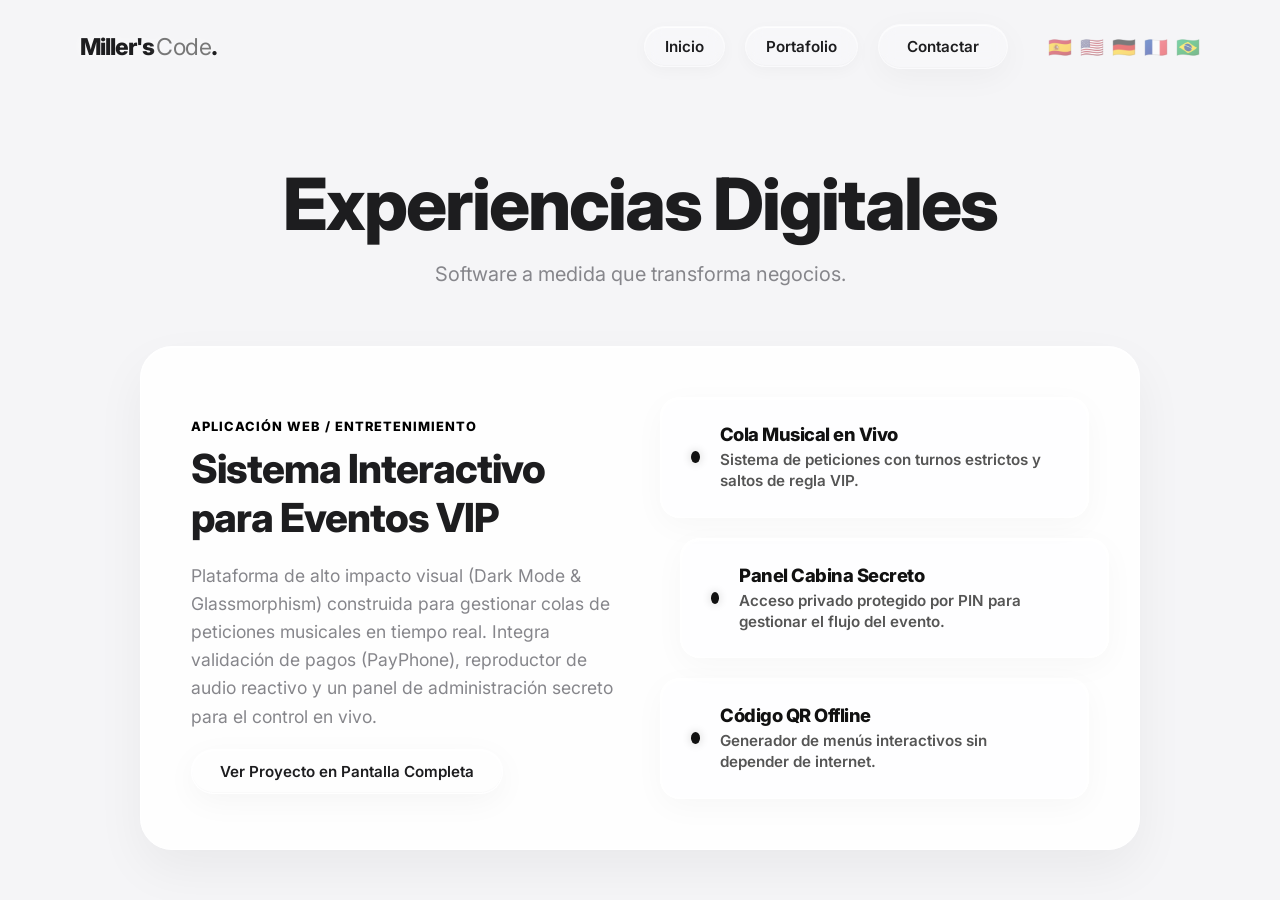
==== portafolio.html @ 406aac7e "revert: Restaurar seccion comparativa y textos originales (Experiencias Digitales) en portafolio" ====
﻿<!DOCTYPE html>
<html lang="es">
<head>
  <meta charset="UTF-8">
  <meta name="viewport" content="width=device-width, initial-scale=1.0">
  <title>Miller's Code - Portafolio</title>
  
  <link rel="preconnect" href="https://fonts.googleapis.com">
  <link rel="preconnect" href="https://fonts.gstatic.com" crossorigin>
  <link href="https://fonts.googleapis.com/css2?family=Inter:wght@400;600;800&display=swap" rel="stylesheet">
  
  <link rel="stylesheet" href="css/main.css">
  <link rel="stylesheet" href="css/portfolio.css">
  <script src="js/i18n.js"></script>
</head>
<body>

  <!-- Reutilizamos el Canvas Interactivo -->
  <canvas id="interactive-canvas"></canvas>

  <!-- Navegación -->
  <header class="minimal-nav">
    <div class="nav-container">
      <a href="index.html" class="brand-logo" style="text-decoration: none;">
        Miller's<span class="brand-accent">Code</span><span class="brand-dot">.</span>
      </a>
      <nav class="nav-links">
        <a href="index.html" class="liquid-link" data-i18n="nav_home">Inicio</a>
        <a href="portafolio.html" class="liquid-link" data-i18n="nav_portfolio">Portafolio</a>
        <a href="index.html#contacto" class="liquid-button" data-i18n="nav_contact">Contactar</a>

        <div class="lang-selector">
          <button onclick="window.changeLanguage('es')" data-lang="es" title="Español">🇪🇸</button>
          <button onclick="window.changeLanguage('en')" data-lang="en" title="English">🇺🇸</button>
          <button onclick="window.changeLanguage('de')" data-lang="de" title="Deutsch">🇩🇪</button>
          <button onclick="window.changeLanguage('fr')" data-lang="fr" title="Français">🇫🇷</button>
          <button onclick="window.changeLanguage('pt')" data-lang="pt" title="Português">🇧🇷</button>
        </div>
      </nav>
    </div>
  </header>

  <!-- CONTENEDOR DE SCROLL (MÁSCARA DE DESVANECIMIENTO) -->
  <main class="page-scroll-container">
    <!-- Sección Principal: El Portafolio (Vitrina) -->
    <section class="showcase-section" style="padding: 160px 40px 60px; max-width: 1200px; margin: 0 auto; position: relative; z-index: 10;">
      <div style="text-align: center; margin-bottom: 60px;">
        <h1 style="font-size: clamp(3rem, 7vw, 4.5rem); font-weight: 800; letter-spacing: -2px; margin-bottom: 15px;" data-i18n="port_title">Experiencias Digitales</h1>
        <p style="color: var(--text-gray); font-size: 1.25rem;" data-i18n="port_desc">Software a medida que transforma negocios.</p>
      </div>

      <!-- Proyecto 1 (DJ Web App) -->
      <div class="project-card" style="background: rgba(255, 255, 255, 0.85); border: 1px solid rgba(255, 255, 255, 1); border-radius: 32px; padding: 50px; box-shadow: 0 20px 50px rgba(0, 0, 0, 0.05), inset 0 1px 1px rgba(255, 255, 255, 0.9); display: flex; gap: 40px; align-items: center; flex-wrap: wrap;">
        
        <div style="flex: 1; min-width: 300px;">
          <span class="card-tag tag-premium" style="margin-bottom: 10px;" data-i18n="port_p1_tag">Aplicación Web / Entretenimiento</span>
          <h2 style="font-size: 2.5rem; font-weight: 800; margin-bottom: 20px; letter-spacing: -1px;" data-i18n="port_p1_title">Sistema Interactivo <br>para Eventos VIP</h2>
          <p style="color: var(--text-gray); font-size: 1.1rem; line-height: 1.6; margin-bottom: 30px;" data-i18n="port_p1_desc">
            Plataforma de alto impacto visual (Dark Mode & Glassmorphism) construida para gestionar colas de peticiones musicales en tiempo real. Integra validación de pagos (PayPhone), reproductor de audio reactivo y un panel de administración secreto para el control en vivo.
          </p>
          <a href="https://dj-boris-30w1igtde-tmks.vercel.app/" target="_blank" class="liquid-button" data-i18n="port_btn">Ver Proyecto en Pantalla Completa</a>
        </div>

        <!-- Detalles Técnicos Premium (Sin foto) -->
        <div style="flex: 1; min-width: 300px; display: flex; flex-direction: column; justify-content: center; gap: 20px;">
          
          <!-- Insignia 1 -->
          <div class="tech-badge" style="background: rgba(255,255,255,0.4); border: 1px solid rgba(255,255,255,0.7); border-radius: 20px; padding: 25px 30px; box-shadow: 0 8px 32px rgba(0,0,0,0.03), inset 0 1px 1px rgba(255,255,255,1); display: flex; align-items: center; gap: 20px; transition: transform 0.3s;">
            <div style="width: 12px; height: 12px; border-radius: 50%; background: #111; box-shadow: 0 0 10px rgba(0,0,0,0.2);"></div>
            <div>
              <h4 style="font-size: 1.15rem; font-weight: 800; color: #111; margin-bottom: 4px; letter-spacing: -0.5px;" data-i18n="port_p1_f1_title">Cola Musical en Vivo</h4>
              <p style="font-size: 0.95rem; color: #555; line-height: 1.4;" data-i18n="port_p1_f1_desc">Sistema de peticiones con turnos estrictos y saltos de regla VIP.</p>
            </div>
          </div>

          <!-- Insignia 2 (Desplazada para diseño asimétrico elegante) -->
          <div class="tech-badge" style="background: rgba(255,255,255,0.4); border: 1px solid rgba(255,255,255,0.7); border-radius: 20px; padding: 25px 30px; box-shadow: 0 8px 32px rgba(0,0,0,0.03), inset 0 1px 1px rgba(255,255,255,1); display: flex; align-items: center; gap: 20px;  transition: transform 0.3s; transform: translateX(20px);">
            <div style="width: 12px; height: 12px; border-radius: 50%; background: #111; box-shadow: 0 0 10px rgba(0,0,0,0.2);"></div>
            <div>
              <h4 style="font-size: 1.15rem; font-weight: 800; color: #111; margin-bottom: 4px; letter-spacing: -0.5px;" data-i18n="port_p1_f2_title">Panel Cabina Secreto</h4>
              <p style="font-size: 0.95rem; color: #555; line-height: 1.4;" data-i18n="port_p1_f2_desc">Acceso privado protegido por PIN para gestionar el flujo del evento.</p>
            </div>
          </div>

          <!-- Insignia 3 -->
          <div class="tech-badge" style="background: rgba(255,255,255,0.4); border: 1px solid rgba(255,255,255,0.7); border-radius: 20px; padding: 25px 30px; box-shadow: 0 8px 32px rgba(0,0,0,0.03), inset 0 1px 1px rgba(255,255,255,1); display: flex; align-items: center; gap: 20px; transition: transform 0.3s;">
            <div style="width: 12px; height: 12px; border-radius: 50%; background: #111; box-shadow: 0 0 10px rgba(0,0,0,0.2);"></div>
            <div>
              <h4 style="font-size: 1.15rem; font-weight: 800; color: #111; margin-bottom: 4px; letter-spacing: -0.5px;" data-i18n="port_p1_f3_title">Código QR Offline</h4>
              <p style="font-size: 0.95rem; color: #555; line-height: 1.4;" data-i18n="port_p1_f3_desc">Generador de menús interactivos sin depender de internet.</p>
            </div>
          </div>

        </div>
      </div>
    </section>

    <!-- Sección de Comparación -->
    <section class="portfolio-section" style="padding: 100px 40px 100px; max-width: 1200px; margin: 0 auto; position: relative; z-index: 10; pointer-events: none;">
      <div class="portfolio-container" style="pointer-events: auto;">
        
        <div class="portfolio-header">
          <h2 style="font-size: clamp(2.5rem, 5vw, 3.5rem); font-weight: 800; letter-spacing: -1.5px;" data-i18n="comp_title">Diseño Común vs. <br>Desarrollo Interactivo</h2>
          <p data-i18n="comp_desc">No somos una fábrica de plantillas. Descubre por qué las marcas premium prefieren sistemas construidos a medida.</p>
        </div>

        <div class="comparison-grid">
          
          <!-- Tarjeta: Lo tradicional -->
          <div class="card-basic">
            <span class="card-tag tag-basic" data-i18n="comp_card1_tag">Web Tradicional</span>
            <h3 class="card-title" data-i18n="comp_card1_title">La página "folleto"</h3>
            <ul class="card-list">
              <li><span class="icon-x">×</span><span data-i18n="comp_card1_f1"><strong>Plantillas repetidas:</strong> Tu negocio se ve exactamente igual que el de tu competencia.</span></li>
              <li><span class="icon-x">×</span><span data-i18n="comp_card1_f2"><strong>Cero interactividad:</strong> El usuario entra, lee texto estático y se va a los 10 segundos.</span></li>
              <li><span class="icon-x">×</span><span data-i18n="comp_card1_f3"><strong>Alquiler eterno:</strong> Pagas mensualidades abusivas a plataformas (Shopify/Wix) por plugins básicos.</span></li>
              <li><span class="icon-x">×</span><span data-i18n="comp_card1_f4"><strong>Solo presencia:</strong> Funciona como una tarjeta de presentación que no genera interacción real.</span></li>
            </ul>
          </div>

          <!-- Tarjeta: Miller's Code -->
          <div class="card-premium">
            <span class="card-tag tag-premium" data-i18n="comp_card2_tag">El Estándar Miller's</span>
            <h3 class="card-title" data-i18n="comp_card2_title">Herramientas de Negocio</h3>
            <ul class="card-list">
              <li><span class="icon-check">✓</span><span data-i18n="comp_card2_f1"><strong>Código a medida:</strong> Interfaces únicas diseñadas para tu identidad visual.</span></li>
              <li><span class="icon-check">✓</span><span data-i18n="comp_card2_f2"><strong>Retención interactiva:</strong> Animaciones fluidas a 60 FPS y micro-interacciones que enamoran.</span></li>
              <li><span class="icon-check">✓</span><span data-i18n="comp_card2_f3"><strong>Propiedad 100%:</strong> Tú eres el dueño de tu código. Sin pagos mensuales forzosos.</span></li>
              <li><span class="icon-check">✓</span><span data-i18n="comp_card2_f4"><strong>Sistemas integrados:</strong> Pasarelas de pago, colas en vivo, paneles de control privados.</span></li>
            </ul>
          </div>

        </div>
      </div>
    </section>

    <!-- Footer -->
    <section id="contacto" class="section-contact">
      <div class="contact-container">
        <h2 class="contact-title" data-i18n="footer_title">¿Listo para evolucionar?</h2>
        <p class="contact-desc" data-i18n="footer_desc">
          Escríbenos directamente a WhatsApp. Te responderemos en minutos para agendar una consultoría técnica gratuita y analizar la viabilidad de tu proyecto.
        </p>
        <a href="https://wa.me/593978961548" target="_blank" class="liquid-button btn-whatsapp-light" data-i18n="footer_btn" data-wa="wa_footer">Chatear por WhatsApp</a>
      </div>
      
      <div class="contact-footer">
        <div class="font-weight-600 text-white">Miller's<span class="text-gray-500">Code.</span></div>
        <div data-i18n="footer_rights">© 2026. Todos los derechos reservados.</div>
        <div data-i18n="footer_location">Ecuador — Base de Operaciones</div>
      </div>
    </section>
  </main>

  <script src="js/main.js"></script>
</body>
</html>
---- css/main.css ----
﻿/* Eliminar el resaltado azul en botones y enlaces (Móvil y PC) */
a, button, input, select, textarea {
  -webkit-tap-highlight-color: transparent;
  outline: none;
}
a:focus, button:focus {
  outline: none;
}
/* =========================================
   MILLER'S CODE - APPLE VISION LIQUID GLASS
   ========================================= */

:root {
  /* Apple's signature off-white background */
  --bg-white: #f5f5f7; 
  --text-black: #1d1d1f;
  --text-gray: #86868b;
}

* {
  box-sizing: border-box;
  margin: 0;
  padding: 0;
  font-family: 'Inter', -apple-system, BlinkMacSystemFont, sans-serif;
  cursor: default;
}

body {
  background-color: var(--bg-white);
  color: var(--text-black);
  height: 100vh;
  overflow: hidden; /* Apagamos el scroll nativo */
  position: relative;
}

/* --- SCROLL ENMASCARADO (EL TRUCO DE MAGIA) --- */
.page-scroll-container {
  position: absolute;
  top: 0;
  left: 0;
  width: 100%;
  height: 100vh;
  overflow-y: auto;
  overflow-x: hidden;
  z-index: 10;
  -webkit-mask-image: linear-gradient(to bottom, transparent 0px, transparent 100px, black 150px, black 100%);
  mask-image: linear-gradient(to bottom, transparent 0px, transparent 100px, black 150px, black 100%);
  will-change: transform, scroll-position;
  transform: translateZ(0); /* Aceleración GPU para matar el lag */
}

/* --- CANVAS INTERACTIVO --- */
#interactive-canvas {
  position: fixed;
  top: 0;
  left: 0;
  width: 100vw;
  height: 100vh;
  z-index: 0; /* Sigue estando detrás de todo */
  pointer-events: none; 
}

/* --- NAVEGACIÓN --- */
.minimal-nav {
  position: fixed;
  top: 0; 
  width: 100%;
  padding: 24px 0;
  z-index: 100;
  background: transparent;
}

.nav-container {
  max-width: 1200px;
  margin: 0 auto;
  padding: 0 40px;
  display: flex;
  justify-content: space-between;
  align-items: center;
  position: relative;
  z-index: 10;
}

.brand-logo {
  font-size: 1.45rem;
  font-weight: 800;
  letter-spacing: -1px;
  color: var(--text-black);
  text-decoration: none;
  display: flex;
  align-items: center;
  
  /* Un ligerísimo resplandor blanco de fondo para que siempre se lea perfecto */
  text-shadow: 0 0 10px rgba(255, 255, 255, 0.8);
  transition: transform 0.3s ease;
}

.brand-logo:hover {
  transform: translateY(-1px);
}

.brand-accent {
  font-weight: 400; /* Letra delgada para crear contraste premium */
  color: #777;      /* Color gris suave */
  margin-left: 2px;
  letter-spacing: -0.5px;
}

.brand-dot {
  color: var(--text-black);
  font-weight: 800;
}

.nav-links {
  display: flex;
  align-items: center;
  gap: 20px;
}

/* --- APPLE VISION OS LIQUID GLASS EFFECT --- */

/* Links de navegación convertidos en botones Liquid Glass */
.liquid-link {
  text-decoration: none;
  color: var(--text-black);
  font-size: 0.95rem;
  font-weight: 600;
  padding: 10px 20px;
  border-radius: 30px;
  
  /* Efecto Liquid Glass idéntico al de los botones */
  background: rgba(255, 255, 255, 0.2);
  backdrop-filter: blur(8px) saturate(180%);
  -webkit-backdrop-filter: blur(8px) saturate(180%);
  border: 1px solid rgba(255, 255, 255, 0.4);
  
  box-shadow: 
    0 4px 15px rgba(0, 0, 0, 0.03),
    inset 0 1px 1px rgba(255, 255, 255, 0.9),
    inset 0 -1px 1px rgba(0, 0, 0, 0.02);
    
  transition: all 0.3s cubic-bezier(0.25, 1, 0.5, 1);
  position: relative;
  cursor: pointer;
}

.liquid-link:hover {
  transform: scale(1.02);
  background: rgba(255, 255, 255, 0.4);
  box-shadow: 
    0 8px 25px rgba(0, 0, 0, 0.05),
    inset 0 1px 1px rgba(255, 255, 255, 1),
    inset 0 -1px 1px rgba(0, 0, 0, 0.02);
}

.liquid-link:active {
  transform: scale(0.98);
  background: rgba(255, 255, 255, 0.15);
}

/* Botones Apple Liquid Glass */
.liquid-button {
  text-decoration: none;
  color: var(--text-black);
  font-size: 0.95rem;
  font-weight: 600;
  padding: 12px 28px;
  border-radius: 40px;
  
  /* Reducimos la opacidad para que pase más luz/contraste */
  background: rgba(255, 255, 255, 0.2);
  
  /* Reducimos el desenfoque de 24px a 8px. 
     Un blur de 24px difumina tanto un punto de 2px que lo vuelve invisible. 
     Con 8px, el punto negro sobrevive como una mancha de cristal */
  backdrop-filter: blur(8px) saturate(180%);
  -webkit-backdrop-filter: blur(8px) saturate(180%);
  
  border: 1px solid rgba(255, 255, 255, 0.4);
  
  box-shadow: 
    0 8px 32px rgba(0, 0, 0, 0.04),
    inset 0 1px 1px rgba(255, 255, 255, 0.9),
    inset 0 -1px 1px rgba(0, 0, 0, 0.02);
    
  transition: all 0.3s cubic-bezier(0.25, 1, 0.5, 1);
  position: relative;
  cursor: pointer;
}

.liquid-button.large {
  font-size: 1.1rem;
  padding: 16px 36px;
}

.liquid-button:hover {
  transform: scale(1.02);
  background: rgba(255, 255, 255, 0.6);
  box-shadow: 
    0 12px 40px rgba(0, 0, 0, 0.06),
    inset 0 1px 1px rgba(255, 255, 255, 1),
    inset 0 -1px 1px rgba(0, 0, 0, 0.02);
}

.liquid-button:active {
  transform: scale(0.98);
  background: rgba(255, 255, 255, 0.3);
  box-shadow: 
    0 4px 12px rgba(0, 0, 0, 0.03),
    inset 0 2px 4px rgba(0, 0, 0, 0.05);
}

/* --- HERO SECTION MINIMALISTA --- */
.hero-section {
  padding: 240px 40px 100px;
  min-height: 100vh;
  display: flex;
  align-items: flex-start;
  justify-content: flex-start;
  max-width: 1200px;
  margin: 0 auto;
  position: relative;
  z-index: 10;
  pointer-events: none; 
}

.hero-container {
  max-width: 800px;
  pointer-events: auto; 
}

.hero-title {
  font-size: clamp(3rem, 8vw, 5.5rem); /* Escalado dinámico y fluido */
  line-height: 1.05;
  font-weight: 800;
  letter-spacing: -2px;
  color: var(--text-black);
  margin-bottom: 24px;
}

.hero-description {
  font-size: clamp(1.1rem, 3vw, 1.35rem);
  color: var(--text-gray);
  line-height: 1.6;
  margin-bottom: 48px;
  max-width: 550px;
  letter-spacing: -0.3px;
}

/* =========================================
   MEDIA QUERIES (OPTIMIZACIÓN MÓVIL)
   ========================================= */

@media (max-width: 768px) {
  .nav-container {
    padding: 0 20px;
    flex-direction: column;
    gap: 15px;
  }
  
  .minimal-nav {
    padding: 15px 0;
    /* En móvil, la barra completa puede tener el blur para que no se mezcle con el texto al hacer scroll */
    background: rgba(245, 245, 247, 0.8);
    backdrop-filter: blur(15px);
    -webkit-backdrop-filter: blur(15px);
    border-bottom: 1px solid rgba(0,0,0,0.05);
  }

  .nav-links {
    gap: 8px;
    flex-wrap: wrap;
    justify-content: center;
    width: 100%;
  }
  
  .nav-links a {
    flex: 1;
    text-align: center;
    padding: 10px 0 !important;
    font-size: 0.9rem !important;
    min-width: 100px;
  }

  .hero-section {
    padding: 180px 20px 80px;
    align-items: center;
    text-align: center;
  }

  .hero-description {
    margin-left: auto;
    margin-right: auto;
  }
  
  .hero-actions {
    display: flex;
    justify-content: center;
  }
}

/* Soporte para modo oscuro del sistema (Opcional, respeta preferencia del usuario) */
@media (prefers-color-scheme: dark) {
  /* Si decides soportarlo luego, las variables se cambian aquí */
}


/* =========================================
   REFACTORED SECTION CLASSES
   ========================================= */

.section-about {
  padding: 100px 40px;
  max-width: 1200px;
  margin: 0 auto;
  position: relative;
  z-index: 10;
}
.about-grid {
  display: flex;
  flex-wrap: wrap;
  gap: 60px;
  align-items: center;
}
.about-col {
  flex: 1;
  min-width: 300px;
}
.about-card {
  background: rgba(255, 255, 255, 0.7);
  border: 1px solid rgba(255, 255, 255, 1);
  border-radius: 32px;
  padding: 40px;
  box-shadow: 0 20px 50px rgba(0, 0, 0, 0.03);
}

.section-services {
  padding: 100px 40px 150px;
  max-width: 1200px;
  margin: 0 auto;
  position: relative;
  z-index: 10;
  pointer-events: none;
}
.services-header {
  text-align: center;
  margin-bottom: 60px;
  pointer-events: auto;
}

.section-contact {
  padding: 250px 40px 80px;
  text-align: center;
  background: linear-gradient(to bottom, transparent 0%, #050505 250px, #050505 100%);
  color: #fff;
  pointer-events: auto;
  position: relative;
  z-index: 10;
}
.contact-container {
  max-width: 800px;
  margin: 0 auto;
}
.contact-title {
  font-size: clamp(2.5rem, 5vw, 4rem);
  font-weight: 800;
  letter-spacing: -2px;
  margin-bottom: 20px;
}
.contact-desc {
  color: rgba(255,255,255,0.6);
  font-size: 1.15rem;
  line-height: 1.6;
  margin-bottom: 40px;
}
.contact-footer {
  margin-top: 100px;
  border-top: 1px solid rgba(255,255,255,0.1);
  padding-top: 40px;
  display: flex;
  justify-content: space-between;
  flex-wrap: wrap;
  gap: 20px;
  font-size: 0.9rem;
  color: rgba(255,255,255,0.4);
}

/* Specific Buttons */
.btn-whatsapp-light {
  background: #fff;
  color: #000;
  font-size: 1.1rem;
  padding: 15px 40px;
  display: inline-block;
}
.btn-card-standard {
  display: block;
  width: 100%;
  box-sizing: border-box;
  text-align: center;
  margin-top: auto;
}
.btn-card-premium {
  display: block;
  width: 100%;
  box-sizing: border-box;
  text-align: center;
  margin-top: auto;
  background: #fff;
  color: #000;
  border: none;
  box-shadow: 0 4px 15px rgba(0,0,0,0.1);
}
.btn-custom {
  background: #111;
  color: #fff;
}

/* Typography Utility */
.heading-l {
  font-size: clamp(2.5rem, 5vw, 3.5rem);
  font-weight: 800;
  letter-spacing: -1.5px;
}
.text-lead {
  color: var(--text-gray);
  font-size: 1.1rem;
  line-height: 1.7;
}

/* Language Selector Styles */
.lang-selector {
  display: flex;
  gap: 8px;
  margin-left: 20px;
  align-items: center;
}
.lang-selector button {
  background: none;
  border: none;
  font-size: 1.2rem;
  cursor: pointer;
  padding: 0;
  transition: opacity 0.3s ease, transform 0.2s ease;
  opacity: 0.5;
}
.lang-selector button:hover {
  transform: scale(1.2);
  opacity: 0.8 !important;
}
@media (max-width: 768px) {
  .lang-selector { margin-left: 0; margin-top: 10px; width: 100%; justify-content: center; }
}

/* =========================================
   UTILITIES
   ========================================= */
.mb-5 { margin-bottom: 5px; }
.mb-10 { margin-bottom: 10px; }
.mb-15 { margin-bottom: 15px; }
.mb-20 { margin-bottom: 20px; }
.mb-25 { margin-bottom: 25px; }
.mb-30 { margin-bottom: 30px; }
.mt-60 { margin-top: 60px; }
.m-0 { margin: 0; }
.text-left { text-align: left; }
.text-center { text-align: center; }
.text-sm { font-size: 0.9rem; }
.text-black { color: #000; }
.text-white { color: #fff; }
.text-gray-500 { color: rgba(255,255,255,0.5); }
.font-weight-600 { font-weight: 600; }
.font-weight-800 { font-weight: 800; font-size: 1.5rem; }
---- css/portfolio.css ----
﻿/* --- PORTFOLIO SECTION (COMPARISON) --- */
.portfolio-section {
  padding: 160px 40px 100px;
  max-width: 1200px;
  margin: 0 auto;
  position: relative;
  z-index: 10;
  pointer-events: none;
}

.portfolio-container {
  pointer-events: auto;
}

.portfolio-header {
  text-align: center;
  margin-bottom: 60px;
}

.portfolio-header h1 {
  font-size: clamp(2.5rem, 6vw, 4rem);
  font-weight: 800;
  letter-spacing: -1.5px;
  color: var(--text-black);
}

.portfolio-header p {
  color: var(--text-gray);
  font-size: 1.2rem;
  margin-top: 15px;
  max-width: 600px;
  margin-left: auto;
  margin-right: auto;
}

/* La cuadrícula de 2 columnas */
.comparison-grid {
  display: grid;
  grid-template-columns: repeat(auto-fit, minmax(300px, 1fr)); align-items: stretch;
  gap: 30px;
  margin-bottom: 80px;
}

/* Tarjeta Izquierda (Diseño Tradicional) */
.card-basic { display: flex; flex-direction: column;
  background: rgba(255, 255, 255, 0.85);
  border: 1px solid rgba(0, 0, 0, 0.05);
  border-radius: 32px;
  padding: 50px 40px;
  box-shadow: 0 4px 15px rgba(0,0,0,0.02);
  transition: transform 0.3s;
}

/* Tarjeta Derecha (La Experiencia Miller's) */
.card-premium { display: flex; flex-direction: column;
  /* Efecto Apple Liquid Glass en formato grande */
  background: rgba(255, 255, 255, 0.85);
  border: 1px solid rgba(255, 255, 255, 0.6);
  border-radius: 32px;
  padding: 50px 40px;
  box-shadow: 
    0 20px 50px rgba(0, 0, 0, 0.05),
    inset 0 1px 1px rgba(255, 255, 255, 0.9),
    inset 0 -1px 1px rgba(0, 0, 0, 0.02);
  transition: transform 0.3s;
  
  /* OPTIMIZACIÓN GPU: Evita que el blur colapse los FPS cuando el canvas se mueve atrás */
  will-change: transform;
  transform: translateZ(0);
}

.card-basic:hover, .card-premium:hover {
  transform: translateY(-5px);
}

.card-tag {
  font-size: 0.8rem;
  font-weight: 800;
  text-transform: uppercase;
  letter-spacing: 1px;
  margin-bottom: 15px;
  display: inline-block;
}

.tag-basic { color: #999; }
.tag-premium { color: #000; }

.card-title {
  font-size: 2rem;
  font-weight: 800;
  margin-bottom: 30px;
  letter-spacing: -0.5px;
}

.card-list {
  list-style: none;
}

.card-list li {
  margin-bottom: 20px;
  display: flex;
  align-items: flex-start;
  gap: 15px;
  font-size: 1.05rem;
  line-height: 1.5;
}

.card-basic .card-list li {
  color: var(--text-gray);
}

.card-premium .card-list li {
  color: var(--text-black);
  font-weight: 600;
}

/* Iconos de la lista */
.icon-x { color: #ff4d4d; font-weight: bold; }
.icon-check { color: #000000; font-weight: bold; }

@media (max-width: 768px) {
  .project-card {
    padding: 30px 20px !important;
    gap: 20px !important;
  }
  .project-card > div {
    min-width: 100% !important;
  }
  .comparison-grid {
    grid-template-columns: 1fr;
  }
  .card-basic, .card-premium { 
    padding: 30px 20px;
  }
}
  .card-basic, .card-premium { display: flex; flex-direction: column;
    padding: 30px 20px;
  }
}

.project-card { will-change: transform; transform: translateZ(0); }



@media (max-width: 768px) {
  .tech-badge {
    padding: 20px 15px !important;
    gap: 15px !important;
  }
}
/* =========================================
   PORTFOLIO PROJECTS STYLES
   ========================================= */

.portfolio-grid {
  padding: 0 40px 100px;
  max-width: 1200px;
  margin: 0 auto;
  position: relative;
  z-index: 10;
  pointer-events: auto;
}

.project-card {
  background: rgba(255, 255, 255, 0.7);
  border: 1px solid rgba(255, 255, 255, 1);
  border-radius: 32px;
  padding: 50px;
  box-shadow: 0 20px 50px rgba(0, 0, 0, 0.03);
  margin-bottom: 60px;
  max-width: 1000px;
  margin-left: auto;
  margin-right: auto;
  pointer-events: auto;
}

.project-title {
  font-size: clamp(2rem, 4vw, 3rem);
  font-weight: 800;
  letter-spacing: -1px;
  margin-bottom: 15px;
}

.project-description {
  color: var(--text-gray);
  font-size: 1.1rem;
  line-height: 1.6;
  margin-bottom: 30px;
  max-width: 700px;
}

.tech-badge {
  background: rgba(0,0,0,0.05);
  padding: 8px 16px;
  border-radius: 20px;
  font-size: 0.85rem;
  font-weight: 600;
}

/* Mockups */
.mockup-container {
  display: flex;
  align-items: center;
  gap: 20px;
  margin-top: 40px;
  flex-wrap: wrap;
}

.mockup-pc {
  flex: 2;
  min-width: 300px;
  border-radius: 12px;
  border: 8px solid #222;
  border-bottom-width: 15px;
  background: #000;
  overflow: hidden;
  box-shadow: 0 10px 30px rgba(0,0,0,0.1);
}

.mockup-mobile {
  flex: 1;
  min-width: 150px;
  max-width: 250px;
  border-radius: 24px;
  border: 6px solid #222;
  border-width: 12px 6px 24px 6px;
  background: #000;
  overflow: hidden;
  box-shadow: 0 10px 30px rgba(0,0,0,0.1);
}

.mockup-screen {
  width: 100%;
  padding-top: 56.25%; /* 16:9 Aspect Ratio */
  position: relative;
}

.mockup-mobile .mockup-screen {
  padding-top: 177%; /* 16:9 Vertical */
}

.mockup-screen img {
  position: absolute;
  top: 0;
  left: 0;
  width: 100%;
  height: 100%;
  object-fit: cover;
}

@media (max-width: 768px) {
  .mockup-container {
    flex-direction: column;
  }
  .mockup-pc, .mockup-mobile {
    width: 100%;
    max-width: 100%;
  }
}
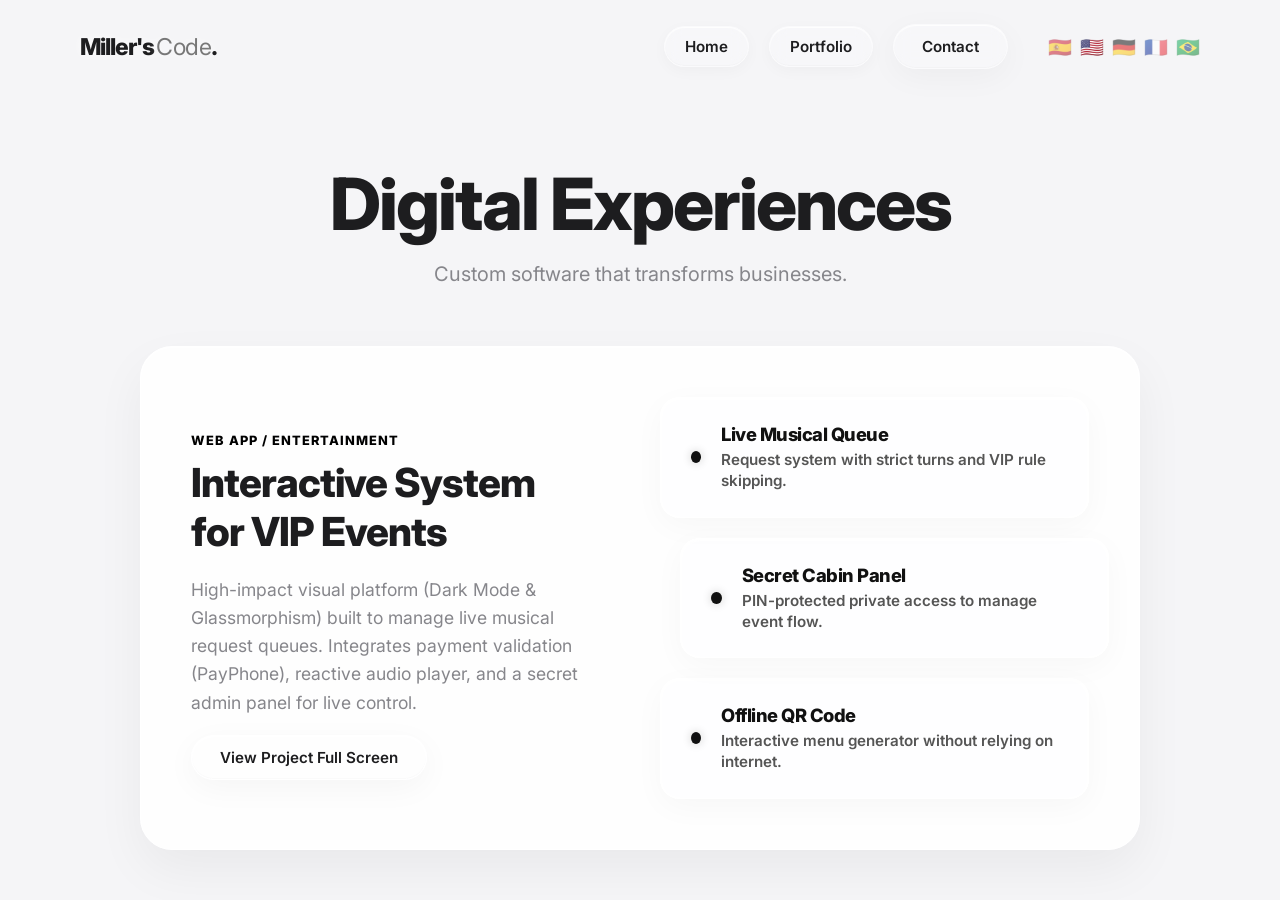
==== commit 7c02cdb9: "feat: Agregar etiquetas SEO y Open Graph para compartir en redes sociales y WhatsApp" ====
--- a/portafolio.html
+++ b/portafolio.html
@@ -4,6 +4,24 @@
   <meta charset="UTF-8">
   <meta name="viewport" content="width=device-width, initial-scale=1.0">
   <title>Miller's Code - Portafolio</title>
+  <!-- Meta Tags SEO & Open Graph -->
+  <meta name="description" content="Estudio de desarrollo frontend especializado en interfaces interactivas, limpias y de alto rendimiento. Programación a medida sin plantillas.">
+  <meta name="keywords" content="desarrollo web, frontend, miller's code, ecuador, paginas web, sistemas interactivos, seo, interfaces">
+  <meta name="author" content="Miller's Code">
+  
+  <!-- Open Graph / Facebook / WhatsApp -->
+  <meta property="og:type" content="website">
+  <meta property="og:url" content="https://millers-code-web.vercel.app/">
+  <meta property="og:title" content="Miller's Code - Web Studio">
+  <meta property="og:description" content="No alquilamos plantillas. Construimos herramientas. Estudio de desarrollo frontend especializado en interfaces de alto rendimiento.">
+  <meta property="og:image" content="https://images.unsplash.com/photo-1618401471353-b98afee0b2eb?ixlib=rb-4.0.3&auto=format&fit=crop&w=1200&q=80">
+
+  <!-- Twitter -->
+  <meta property="twitter:card" content="summary_large_image">
+  <meta property="twitter:url" content="https://millers-code-web.vercel.app/">
+  <meta property="twitter:title" content="Miller's Code - Web Studio">
+  <meta property="twitter:description" content="No alquilamos plantillas. Construimos herramientas. Estudio de desarrollo frontend especializado en interfaces de alto rendimiento.">
+  <meta property="twitter:image" content="https://images.unsplash.com/photo-1618401471353-b98afee0b2eb?ixlib=rb-4.0.3&auto=format&fit=crop&w=1200&q=80">
   
   <link rel="preconnect" href="https://fonts.googleapis.com">
   <link rel="preconnect" href="https://fonts.gstatic.com" crossorigin>
@@ -154,4 +172,4 @@
 
   <script src="js/main.js"></script>
 </body>
-</html>+</html>
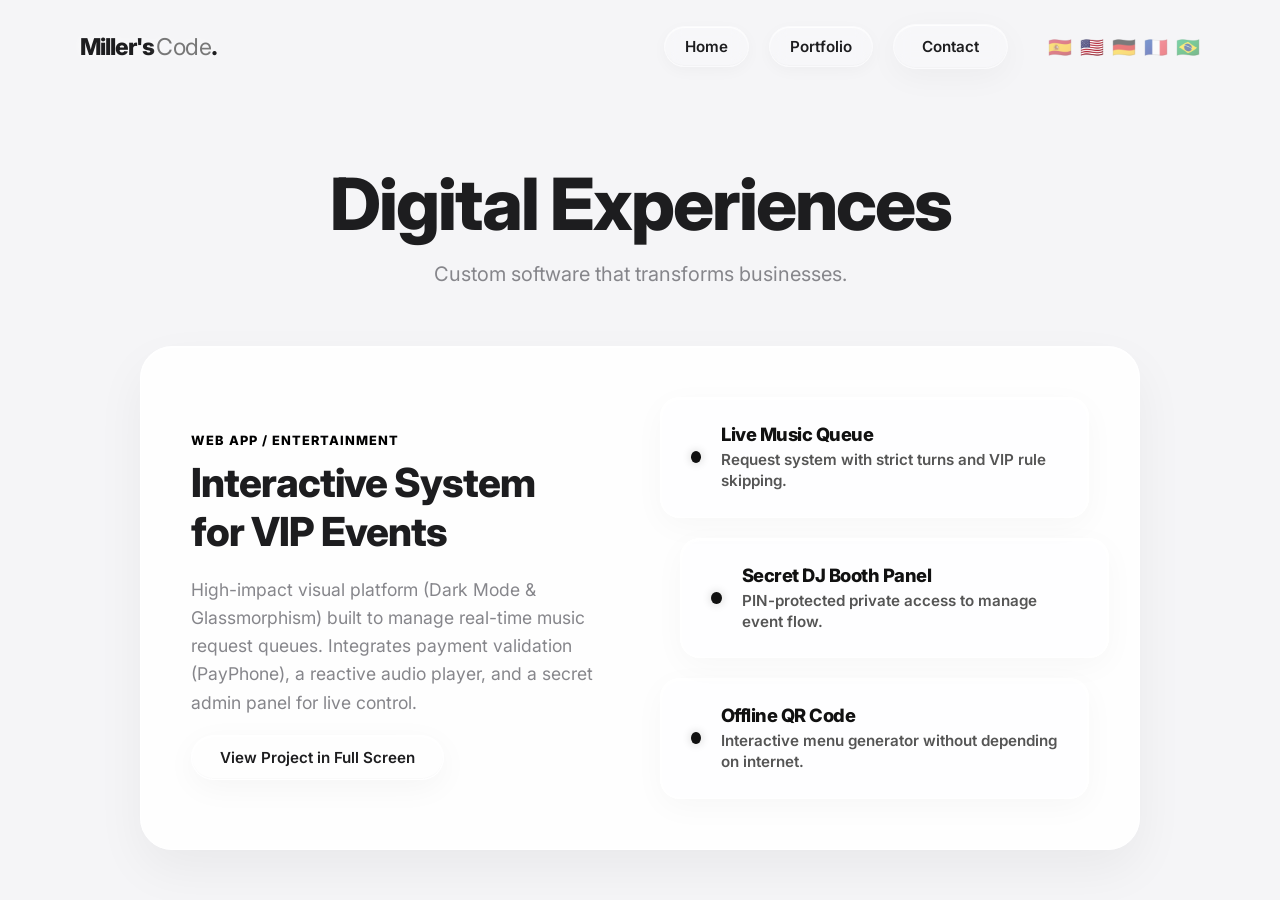
==== commit 9933e48c: "fix: Eliminar de raiz problemas de codificacion convirtiendo todo a entidades HTML y escapes Unicode" ====
--- a/portafolio.html
+++ b/portafolio.html
@@ -1,27 +1,25 @@
-﻿<!DOCTYPE html>
+<!DOCTYPE html>
 <html lang="es">
 <head>
   <meta charset="UTF-8">
   <meta name="viewport" content="width=device-width, initial-scale=1.0">
   <title>Miller's Code - Portafolio</title>
-  <!-- Meta Tags SEO & Open Graph -->
-  <meta name="description" content="Estudio de desarrollo frontend especializado en interfaces interactivas, limpias y de alto rendimiento. Programación a medida sin plantillas.">
+  
+  <meta name="description" content="Estudio de desarrollo frontend especializado en interfaces interactivas, limpias y de alto rendimiento. Programaci&oacute;n a medida sin plantillas.">
   <meta name="keywords" content="desarrollo web, frontend, miller's code, ecuador, paginas web, sistemas interactivos, seo, interfaces">
   <meta name="author" content="Miller's Code">
   
-  <!-- Open Graph / Facebook / WhatsApp -->
   <meta property="og:type" content="website">
   <meta property="og:url" content="https://millers-code-web.vercel.app/">
   <meta property="og:title" content="Miller's Code - Web Studio">
   <meta property="og:description" content="No alquilamos plantillas. Construimos herramientas. Estudio de desarrollo frontend especializado en interfaces de alto rendimiento.">
   <meta property="og:image" content="https://images.unsplash.com/photo-1618401471353-b98afee0b2eb?ixlib=rb-4.0.3&auto=format&fit=crop&w=1200&q=80">
 
-  <!-- Twitter -->
-  <meta property="twitter:card" content="summary_large_image">
-  <meta property="twitter:url" content="https://millers-code-web.vercel.app/">
-  <meta property="twitter:title" content="Miller's Code - Web Studio">
-  <meta property="twitter:description" content="No alquilamos plantillas. Construimos herramientas. Estudio de desarrollo frontend especializado en interfaces de alto rendimiento.">
-  <meta property="twitter:image" content="https://images.unsplash.com/photo-1618401471353-b98afee0b2eb?ixlib=rb-4.0.3&auto=format&fit=crop&w=1200&q=80">
+  <meta name="twitter:card" content="summary_large_image">
+  <meta name="twitter:url" content="https://millers-code-web.vercel.app/">
+  <meta name="twitter:title" content="Miller's Code - Web Studio">
+  <meta name="twitter:description" content="No alquilamos plantillas. Construimos herramientas. Estudio de desarrollo frontend especializado en interfaces de alto rendimiento.">
+  <meta name="twitter:image" content="https://images.unsplash.com/photo-1618401471353-b98afee0b2eb?ixlib=rb-4.0.3&auto=format&fit=crop&w=1200&q=80">
   
   <link rel="preconnect" href="https://fonts.googleapis.com">
   <link rel="preconnect" href="https://fonts.gstatic.com" crossorigin>
@@ -33,10 +31,8 @@
 </head>
 <body>
 
-  <!-- Reutilizamos el Canvas Interactivo -->
   <canvas id="interactive-canvas"></canvas>
 
-  <!-- Navegación -->
   <header class="minimal-nav">
     <div class="nav-container">
       <a href="index.html" class="brand-logo" style="text-decoration: none;">
@@ -48,41 +44,36 @@
         <a href="index.html#contacto" class="liquid-button" data-i18n="nav_contact">Contactar</a>
 
         <div class="lang-selector">
-          <button onclick="window.changeLanguage('es')" data-lang="es" title="Español">🇪🇸</button>
-          <button onclick="window.changeLanguage('en')" data-lang="en" title="English">🇺🇸</button>
-          <button onclick="window.changeLanguage('de')" data-lang="de" title="Deutsch">🇩🇪</button>
-          <button onclick="window.changeLanguage('fr')" data-lang="fr" title="Français">🇫🇷</button>
-          <button onclick="window.changeLanguage('pt')" data-lang="pt" title="Português">🇧🇷</button>
+          <button onclick="window.changeLanguage('es')" data-lang="es" title="Espa&ntilde;ol">&#x1F1EA;&#x1F1F8;</button>
+          <button onclick="window.changeLanguage('en')" data-lang="en" title="English">&#x1F1FA;&#x1F1F8;</button>
+          <button onclick="window.changeLanguage('de')" data-lang="de" title="Deutsch">&#x1F1E9;&#x1F1EA;</button>
+          <button onclick="window.changeLanguage('fr')" data-lang="fr" title="Fran&ccedil;ais">&#x1F1EB;&#x1F1F7;</button>
+          <button onclick="window.changeLanguage('pt')" data-lang="pt" title="Portugu&ecirc;s">&#x1F1E7;&#x1F1F7;</button>
         </div>
       </nav>
     </div>
   </header>
 
-  <!-- CONTENEDOR DE SCROLL (MÁSCARA DE DESVANECIMIENTO) -->
   <main class="page-scroll-container">
-    <!-- Sección Principal: El Portafolio (Vitrina) -->
     <section class="showcase-section" style="padding: 160px 40px 60px; max-width: 1200px; margin: 0 auto; position: relative; z-index: 10;">
       <div style="text-align: center; margin-bottom: 60px;">
         <h1 style="font-size: clamp(3rem, 7vw, 4.5rem); font-weight: 800; letter-spacing: -2px; margin-bottom: 15px;" data-i18n="port_title">Experiencias Digitales</h1>
         <p style="color: var(--text-gray); font-size: 1.25rem;" data-i18n="port_desc">Software a medida que transforma negocios.</p>
       </div>
 
-      <!-- Proyecto 1 (DJ Web App) -->
       <div class="project-card" style="background: rgba(255, 255, 255, 0.85); border: 1px solid rgba(255, 255, 255, 1); border-radius: 32px; padding: 50px; box-shadow: 0 20px 50px rgba(0, 0, 0, 0.05), inset 0 1px 1px rgba(255, 255, 255, 0.9); display: flex; gap: 40px; align-items: center; flex-wrap: wrap;">
         
         <div style="flex: 1; min-width: 300px;">
-          <span class="card-tag tag-premium" style="margin-bottom: 10px;" data-i18n="port_p1_tag">Aplicación Web / Entretenimiento</span>
+          <span class="card-tag tag-premium" style="margin-bottom: 10px;" data-i18n="port_p1_tag">Aplicaci&oacute;n Web / Entretenimiento</span>
           <h2 style="font-size: 2.5rem; font-weight: 800; margin-bottom: 20px; letter-spacing: -1px;" data-i18n="port_p1_title">Sistema Interactivo <br>para Eventos VIP</h2>
           <p style="color: var(--text-gray); font-size: 1.1rem; line-height: 1.6; margin-bottom: 30px;" data-i18n="port_p1_desc">
-            Plataforma de alto impacto visual (Dark Mode & Glassmorphism) construida para gestionar colas de peticiones musicales en tiempo real. Integra validación de pagos (PayPhone), reproductor de audio reactivo y un panel de administración secreto para el control en vivo.
+            Plataforma de alto impacto visual (Dark Mode & Glassmorphism) construida para gestionar colas de peticiones musicales en tiempo real. Integra validaci&oacute;n de pagos (PayPhone), reproductor de audio reactivo y un panel de administraci&oacute;n secreto para el control en vivo.
           </p>
           <a href="https://dj-boris-30w1igtde-tmks.vercel.app/" target="_blank" class="liquid-button" data-i18n="port_btn">Ver Proyecto en Pantalla Completa</a>
         </div>
 
-        <!-- Detalles Técnicos Premium (Sin foto) -->
         <div style="flex: 1; min-width: 300px; display: flex; flex-direction: column; justify-content: center; gap: 20px;">
           
-          <!-- Insignia 1 -->
           <div class="tech-badge" style="background: rgba(255,255,255,0.4); border: 1px solid rgba(255,255,255,0.7); border-radius: 20px; padding: 25px 30px; box-shadow: 0 8px 32px rgba(0,0,0,0.03), inset 0 1px 1px rgba(255,255,255,1); display: flex; align-items: center; gap: 20px; transition: transform 0.3s;">
             <div style="width: 12px; height: 12px; border-radius: 50%; background: #111; box-shadow: 0 0 10px rgba(0,0,0,0.2);"></div>
             <div>
@@ -91,7 +82,6 @@
             </div>
           </div>
 
-          <!-- Insignia 2 (Desplazada para diseño asimétrico elegante) -->
           <div class="tech-badge" style="background: rgba(255,255,255,0.4); border: 1px solid rgba(255,255,255,0.7); border-radius: 20px; padding: 25px 30px; box-shadow: 0 8px 32px rgba(0,0,0,0.03), inset 0 1px 1px rgba(255,255,255,1); display: flex; align-items: center; gap: 20px;  transition: transform 0.3s; transform: translateX(20px);">
             <div style="width: 12px; height: 12px; border-radius: 50%; background: #111; box-shadow: 0 0 10px rgba(0,0,0,0.2);"></div>
             <div>
@@ -100,12 +90,11 @@
             </div>
           </div>
 
-          <!-- Insignia 3 -->
           <div class="tech-badge" style="background: rgba(255,255,255,0.4); border: 1px solid rgba(255,255,255,0.7); border-radius: 20px; padding: 25px 30px; box-shadow: 0 8px 32px rgba(0,0,0,0.03), inset 0 1px 1px rgba(255,255,255,1); display: flex; align-items: center; gap: 20px; transition: transform 0.3s;">
             <div style="width: 12px; height: 12px; border-radius: 50%; background: #111; box-shadow: 0 0 10px rgba(0,0,0,0.2);"></div>
             <div>
-              <h4 style="font-size: 1.15rem; font-weight: 800; color: #111; margin-bottom: 4px; letter-spacing: -0.5px;" data-i18n="port_p1_f3_title">Código QR Offline</h4>
-              <p style="font-size: 0.95rem; color: #555; line-height: 1.4;" data-i18n="port_p1_f3_desc">Generador de menús interactivos sin depender de internet.</p>
+              <h4 style="font-size: 1.15rem; font-weight: 800; color: #111; margin-bottom: 4px; letter-spacing: -0.5px;" data-i18n="port_p1_f3_title">C&oacute;digo QR Offline</h4>
+              <p style="font-size: 0.95rem; color: #555; line-height: 1.4;" data-i18n="port_p1_f3_desc">Generador de men&uacute;s interactivos sin depender de internet.</p>
             </div>
           </div>
 
@@ -113,38 +102,35 @@
       </div>
     </section>
 
-    <!-- Sección de Comparación -->
     <section class="portfolio-section" style="padding: 100px 40px 100px; max-width: 1200px; margin: 0 auto; position: relative; z-index: 10; pointer-events: none;">
       <div class="portfolio-container" style="pointer-events: auto;">
         
         <div class="portfolio-header">
-          <h2 style="font-size: clamp(2.5rem, 5vw, 3.5rem); font-weight: 800; letter-spacing: -1.5px;" data-i18n="comp_title">Diseño Común vs. <br>Desarrollo Interactivo</h2>
-          <p data-i18n="comp_desc">No somos una fábrica de plantillas. Descubre por qué las marcas premium prefieren sistemas construidos a medida.</p>
+          <h2 style="font-size: clamp(2.5rem, 5vw, 3.5rem); font-weight: 800; letter-spacing: -1.5px;" data-i18n="comp_title">Dise&ntilde;o Com&uacute;n vs. <br>Desarrollo Interactivo</h2>
+          <p data-i18n="comp_desc">No somos una f&aacute;brica de plantillas. Descubre por qu&eacute; las marcas premium prefieren sistemas construidos a medida.</p>
         </div>
 
         <div class="comparison-grid">
           
-          <!-- Tarjeta: Lo tradicional -->
           <div class="card-basic">
             <span class="card-tag tag-basic" data-i18n="comp_card1_tag">Web Tradicional</span>
-            <h3 class="card-title" data-i18n="comp_card1_title">La página "folleto"</h3>
+            <h3 class="card-title" data-i18n="comp_card1_title">La p&aacute;gina &quot;folleto&quot;</h3>
             <ul class="card-list">
-              <li><span class="icon-x">×</span><span data-i18n="comp_card1_f1"><strong>Plantillas repetidas:</strong> Tu negocio se ve exactamente igual que el de tu competencia.</span></li>
-              <li><span class="icon-x">×</span><span data-i18n="comp_card1_f2"><strong>Cero interactividad:</strong> El usuario entra, lee texto estático y se va a los 10 segundos.</span></li>
-              <li><span class="icon-x">×</span><span data-i18n="comp_card1_f3"><strong>Alquiler eterno:</strong> Pagas mensualidades abusivas a plataformas (Shopify/Wix) por plugins básicos.</span></li>
-              <li><span class="icon-x">×</span><span data-i18n="comp_card1_f4"><strong>Solo presencia:</strong> Funciona como una tarjeta de presentación que no genera interacción real.</span></li>
+              <li><span class="icon-x">&times;</span><span data-i18n="comp_card1_f1"><strong>Plantillas repetidas:</strong> Tu negocio se ve exactamente igual que el de tu competencia.</span></li>
+              <li><span class="icon-x">&times;</span><span data-i18n="comp_card1_f2"><strong>Cero interactividad:</strong> El usuario entra, lee texto est&aacute;tico y se va a los 10 segundos.</span></li>
+              <li><span class="icon-x">&times;</span><span data-i18n="comp_card1_f3"><strong>Alquiler eterno:</strong> Pagas mensualidades abusivas a plataformas (Shopify/Wix) por plugins b&aacute;sicos.</span></li>
+              <li><span class="icon-x">&times;</span><span data-i18n="comp_card1_f4"><strong>Solo presencia:</strong> Funciona como una tarjeta de presentaci&oacute;n que no genera interacci&oacute;n real.</span></li>
             </ul>
           </div>
 
-          <!-- Tarjeta: Miller's Code -->
           <div class="card-premium">
-            <span class="card-tag tag-premium" data-i18n="comp_card2_tag">El Estándar Miller's</span>
+            <span class="card-tag tag-premium" data-i18n="comp_card2_tag">El Est&aacute;ndar Miller's</span>
             <h3 class="card-title" data-i18n="comp_card2_title">Herramientas de Negocio</h3>
             <ul class="card-list">
-              <li><span class="icon-check">✓</span><span data-i18n="comp_card2_f1"><strong>Código a medida:</strong> Interfaces únicas diseñadas para tu identidad visual.</span></li>
-              <li><span class="icon-check">✓</span><span data-i18n="comp_card2_f2"><strong>Retención interactiva:</strong> Animaciones fluidas a 60 FPS y micro-interacciones que enamoran.</span></li>
-              <li><span class="icon-check">✓</span><span data-i18n="comp_card2_f3"><strong>Propiedad 100%:</strong> Tú eres el dueño de tu código. Sin pagos mensuales forzosos.</span></li>
-              <li><span class="icon-check">✓</span><span data-i18n="comp_card2_f4"><strong>Sistemas integrados:</strong> Pasarelas de pago, colas en vivo, paneles de control privados.</span></li>
+              <li><span class="icon-check">&#10003;</span><span data-i18n="comp_card2_f1"><strong>C&oacute;digo a medida:</strong> Interfaces &uacute;nicas dise&ntilde;adas para tu identidad visual.</span></li>
+              <li><span class="icon-check">&#10003;</span><span data-i18n="comp_card2_f2"><strong>Retenci&oacute;n interactiva:</strong> Animaciones fluidas a 60 FPS y micro-interacciones que enamoran.</span></li>
+              <li><span class="icon-check">&#10003;</span><span data-i18n="comp_card2_f3"><strong>Propiedad 100%:</strong> T&uacute; eres el due&ntilde;o de tu c&oacute;digo. Sin pagos mensuales forzosos.</span></li>
+              <li><span class="icon-check">&#10003;</span><span data-i18n="comp_card2_f4"><strong>Sistemas integrados:</strong> Pasarelas de pago, colas en vivo, paneles de control privados.</span></li>
             </ul>
           </div>
 
@@ -152,20 +138,19 @@
       </div>
     </section>
 
-    <!-- Footer -->
     <section id="contacto" class="section-contact">
       <div class="contact-container">
-        <h2 class="contact-title" data-i18n="footer_title">¿Listo para evolucionar?</h2>
+        <h2 class="contact-title" data-i18n="footer_title">&iquest;Listo para evolucionar?</h2>
         <p class="contact-desc" data-i18n="footer_desc">
-          Escríbenos directamente a WhatsApp. Te responderemos en minutos para agendar una consultoría técnica gratuita y analizar la viabilidad de tu proyecto.
+          Escr&iacute;benos directamente a WhatsApp. Te responderemos en minutos para agendar una consultor&iacute;a t&eacute;cnica gratuita y analizar la viabilidad de tu proyecto.
         </p>
         <a href="https://wa.me/593978961548" target="_blank" class="liquid-button btn-whatsapp-light" data-i18n="footer_btn" data-wa="wa_footer">Chatear por WhatsApp</a>
       </div>
       
       <div class="contact-footer">
         <div class="font-weight-600 text-white">Miller's<span class="text-gray-500">Code.</span></div>
-        <div data-i18n="footer_rights">© 2026. Todos los derechos reservados.</div>
-        <div data-i18n="footer_location">Ecuador — Base de Operaciones</div>
+        <div data-i18n="footer_rights">&copy; 2026. Todos los derechos reservados.</div>
+        <div data-i18n="footer_location">Ecuador &mdash; Base de Operaciones</div>
       </div>
     </section>
   </main>
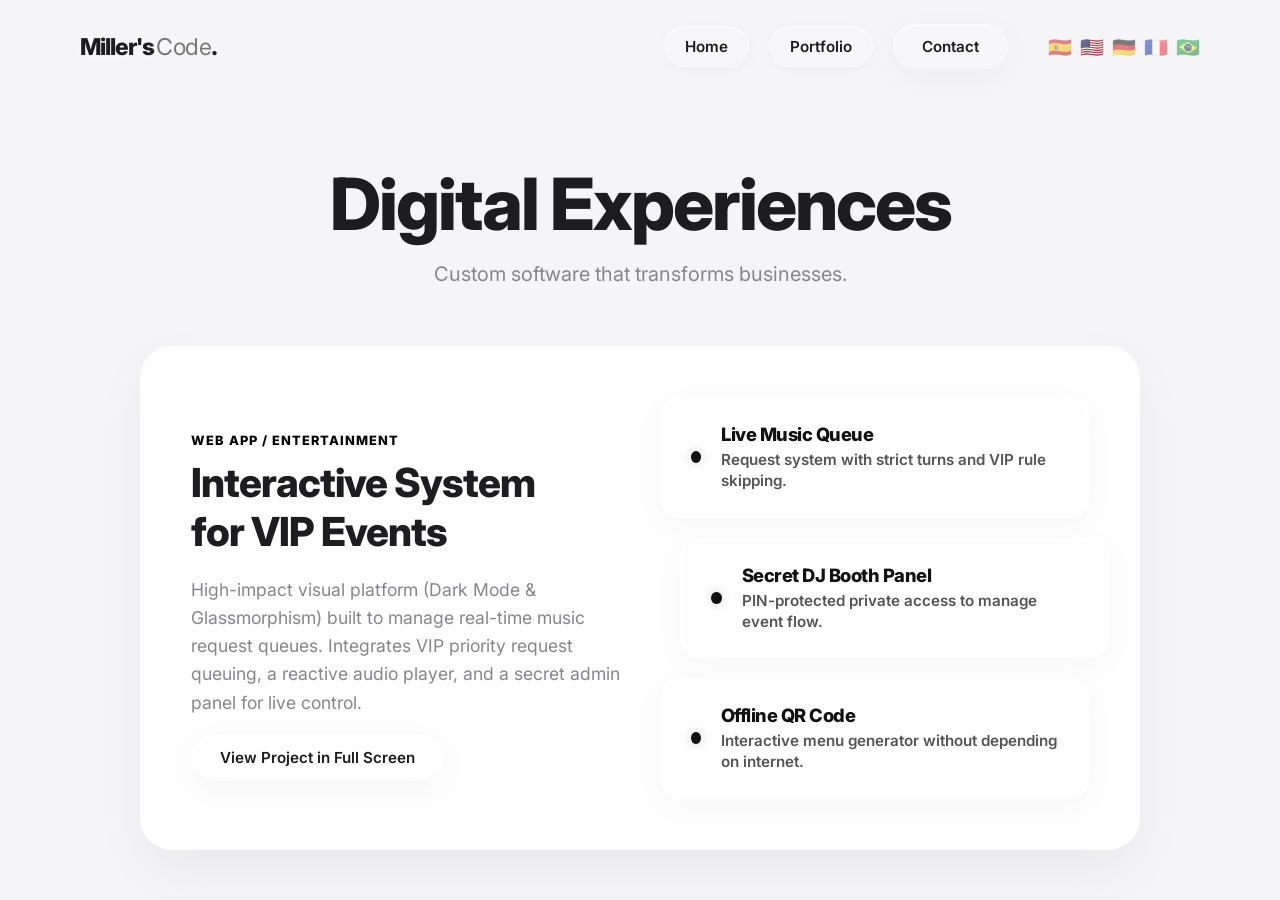
==== commit 4f32f708: "docs: Actualizar descripcion del proyecto DJ Boris eliminando menciones a PayPhone" ====
--- a/portafolio.html
+++ b/portafolio.html
@@ -1,9 +1,10 @@
-<!DOCTYPE html>
+﻿<!DOCTYPE html>
 <html lang="es">
 <head>
   <meta charset="UTF-8">
   <meta name="viewport" content="width=device-width, initial-scale=1.0">
   <title>Miller's Code - Portafolio</title>
+  <link rel="icon" href="assets/favicon.png" type="image/png">
   
   <meta name="description" content="Estudio de desarrollo frontend especializado en interfaces interactivas, limpias y de alto rendimiento. Programaci&oacute;n a medida sin plantillas.">
   <meta name="keywords" content="desarrollo web, frontend, miller's code, ecuador, paginas web, sistemas interactivos, seo, interfaces">
@@ -67,7 +68,7 @@
           <span class="card-tag tag-premium" style="margin-bottom: 10px;" data-i18n="port_p1_tag">Aplicaci&oacute;n Web / Entretenimiento</span>
           <h2 style="font-size: 2.5rem; font-weight: 800; margin-bottom: 20px; letter-spacing: -1px;" data-i18n="port_p1_title">Sistema Interactivo <br>para Eventos VIP</h2>
           <p style="color: var(--text-gray); font-size: 1.1rem; line-height: 1.6; margin-bottom: 30px;" data-i18n="port_p1_desc">
-            Plataforma de alto impacto visual (Dark Mode & Glassmorphism) construida para gestionar colas de peticiones musicales en tiempo real. Integra validaci&oacute;n de pagos (PayPhone), reproductor de audio reactivo y un panel de administraci&oacute;n secreto para el control en vivo.
+            Plataforma de alto impacto visual (Dark Mode & Glassmorphism) construida para gestionar colas de peticiones musicales en tiempo real. Integra sistema de peticiones con prioridad VIP, reproductor de audio reactivo y un panel de administraci&oacute;n secreto para el control en vivo.
           </p>
           <a href="https://dj-boris-30w1igtde-tmks.vercel.app/" target="_blank" class="liquid-button" data-i18n="port_btn">Ver Proyecto en Pantalla Completa</a>
         </div>
@@ -129,7 +130,7 @@
             <ul class="card-list">
               <li><span class="icon-check">&#10003;</span><span data-i18n="comp_card2_f1"><strong>C&oacute;digo a medida:</strong> Interfaces &uacute;nicas dise&ntilde;adas para tu identidad visual.</span></li>
               <li><span class="icon-check">&#10003;</span><span data-i18n="comp_card2_f2"><strong>Retenci&oacute;n interactiva:</strong> Animaciones fluidas a 60 FPS y micro-interacciones que enamoran.</span></li>
-              <li><span class="icon-check">&#10003;</span><span data-i18n="comp_card2_f3"><strong>Propiedad 100%:</strong> T&uacute; eres el due&ntilde;o de tu c&oacute;digo. Sin pagos mensuales forzosos.</span></li>
+              <li><span class="icon-check">&#10003;</span><span data-i18n="comp_card2_f3"><strong>Propiedad 100%:</strong> T&uacute; eres el due&ntilde;o de tu c&oacute;digo. Sin pagos mensuales forzosos.*</span></li>
               <li><span class="icon-check">&#10003;</span><span data-i18n="comp_card2_f4"><strong>Sistemas integrados:</strong> Pasarelas de pago, colas en vivo, paneles de control privados.</span></li>
             </ul>
           </div>
